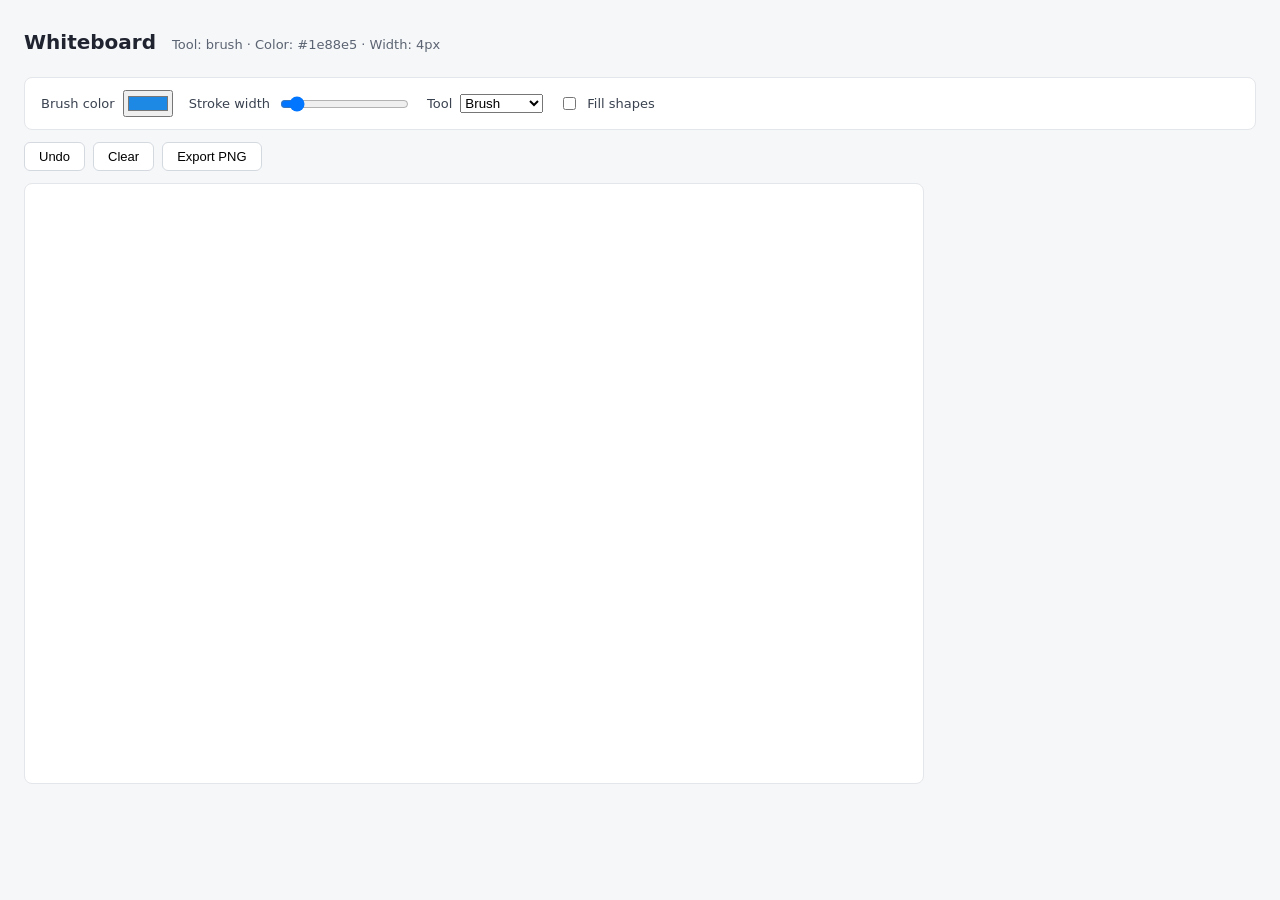
==== whiteboard-demo/before/index.html @ 93a238bd "feat(whiteboard): add WebMCP integration for tool support add declarative tool form for brush config" ====
<!doctype html>
<html lang="en">
<head>
  <meta charset="utf-8">
  <meta name="viewport" content="width=device-width, initial-scale=1">
  <title>Whiteboard (before WebMCP)</title>
  <link rel="stylesheet" href="styles.css">
</head>
<body>
  <header>
    <h1>Whiteboard</h1>
    <p id="status">Ready.</p>
  </header>

  <div id="palette">
    <label for="brush-color">Brush color
      <input id="brush-color" name="color" type="color" value="#1e88e5">
    </label>

    <label for="brush-width">Stroke width
      <input id="brush-width" name="width" type="range" min="1" max="40" value="4">
    </label>

    <label for="brush-tool">Tool
      <select id="brush-tool" name="tool">
        <option value="brush">Brush</option>
        <option value="rect">Rectangle</option>
        <option value="ellipse">Ellipse</option>
        <option value="line">Line</option>
        <option value="text">Text</option>
      </select>
    </label>

    <label for="brush-fill">
      <input id="brush-fill" name="fill" type="checkbox">
      Fill shapes
    </label>
  </div>

  <div id="toolbar">
    <button id="undo-btn" type="button">Undo</button>
    <button id="clear-btn" type="button">Clear</button>
    <button id="export-btn" type="button">Export PNG</button>
  </div>

  <canvas id="board" width="900" height="600"></canvas>

  <script src="app.js"></script>
</body>
</html>
---- whiteboard-demo/before/styles.css ----
* { box-sizing: border-box; }

body {
  margin: 0;
  padding: 24px;
  font-family: system-ui, -apple-system, sans-serif;
  background: #f6f7f9;
  color: #1f2430;
}

header {
  display: flex;
  align-items: baseline;
  gap: 16px;
  margin-bottom: 12px;
}

h1 { font-size: 20px; margin: 0; }

#status { color: #5b6472; font-size: 13px; }

#palette {
  display: flex;
  flex-wrap: wrap;
  align-items: center;
  gap: 16px;
  padding: 12px 16px;
  background: #fff;
  border: 1px solid #e3e6ea;
  border-radius: 8px;
  margin-bottom: 12px;
}

#palette label {
  display: inline-flex;
  align-items: center;
  gap: 8px;
  font-size: 13px;
  color: #3a4250;
}

#toolbar {
  display: flex;
  gap: 8px;
  margin-bottom: 12px;
}

#toolbar button {
  padding: 6px 14px;
  font-size: 13px;
  border: 1px solid #d4d9e0;
  background: #fff;
  border-radius: 6px;
  cursor: pointer;
}

#toolbar button:hover { background: #eef1f5; }

#board {
  display: block;
  width: 100%;
  max-width: 900px;
  background: #fff;
  border: 1px solid #e3e6ea;
  border-radius: 8px;
  touch-action: none;
  cursor: crosshair;
}
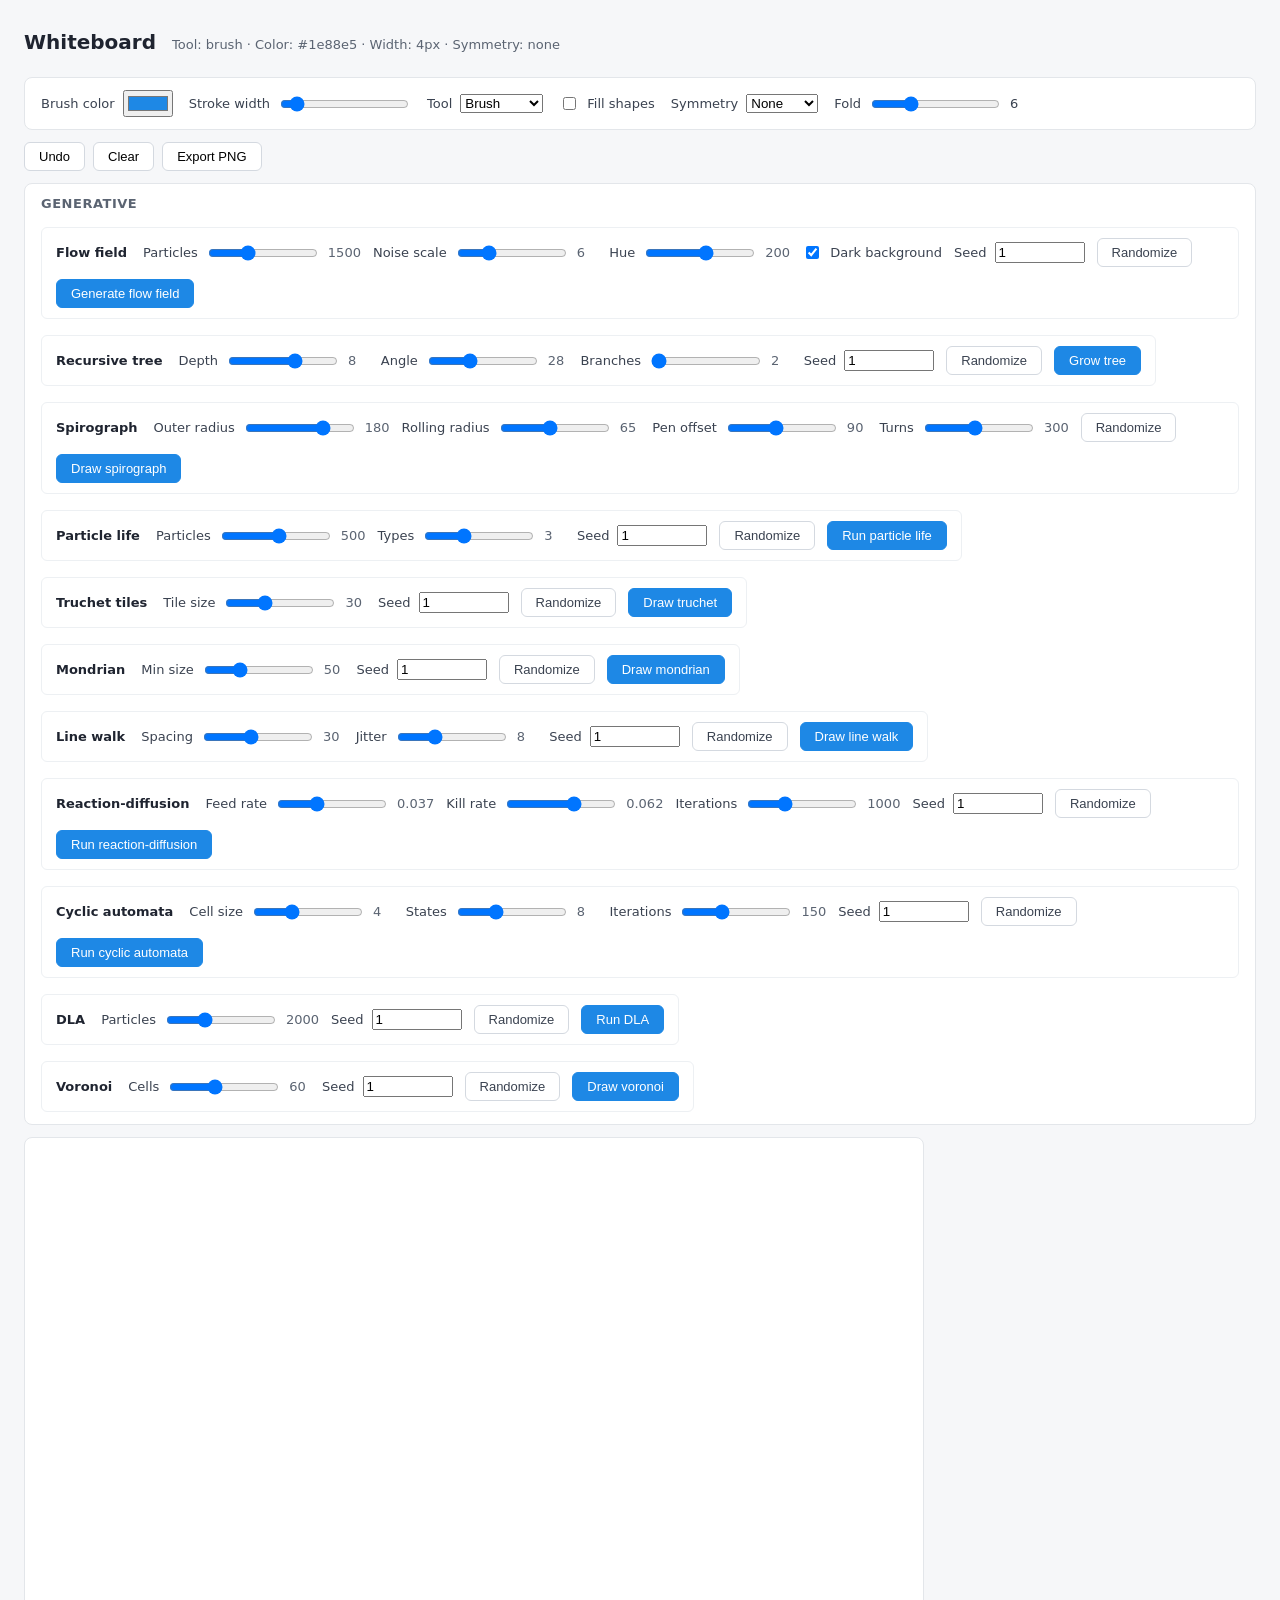
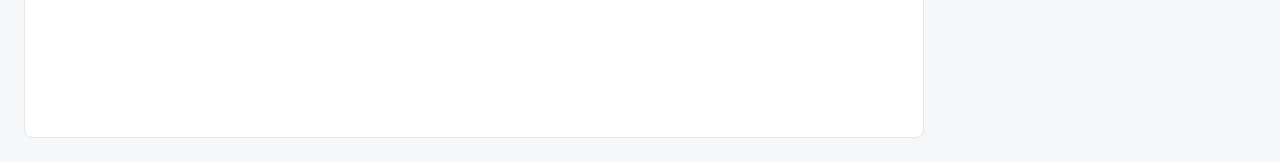
==== commit aa398954: "feat(whiteboard-demo): add generative art tools and symmetry support" ====
--- a/whiteboard-demo/before/index.html
+++ b/whiteboard-demo/before/index.html
@@ -35,6 +35,19 @@
       <input id="brush-fill" name="fill" type="checkbox">
       Fill shapes
     </label>
+
+    <label for="symmetry-mode">Symmetry
+      <select id="symmetry-mode" name="symmetry">
+        <option value="none">None</option>
+        <option value="rotation">Rotation</option>
+        <option value="mirror">Mirror</option>
+      </select>
+    </label>
+
+    <label for="symmetry-fold">Fold
+      <input id="symmetry-fold" name="fold" type="range" min="2" max="16" step="1" value="6">
+      <output id="symmetry-fold-out" for="symmetry-fold">6</output>
+    </label>
   </div>
 
   <div id="toolbar">
@@ -43,6 +56,206 @@
     <button id="export-btn" type="button">Export PNG</button>
   </div>
 
+  <section id="generative">
+    <h2>Generative</h2>
+
+    <div class="gen-group">
+      <h3>Flow field</h3>
+      <label for="flow-particles">Particles
+        <input id="flow-particles" type="range" min="200" max="4000" step="100" value="1500">
+        <output id="flow-particles-out" for="flow-particles">1500</output>
+      </label>
+      <label for="flow-scale">Noise scale
+        <input id="flow-scale" type="range" min="1" max="20" step="1" value="6">
+        <output id="flow-scale-out" for="flow-scale">6</output>
+      </label>
+      <label for="flow-hue">Hue
+        <input id="flow-hue" type="range" min="0" max="359" step="1" value="200">
+        <output id="flow-hue-out" for="flow-hue">200</output>
+      </label>
+      <label for="flow-dark">
+        <input id="flow-dark" type="checkbox" checked>
+        Dark background
+      </label>
+      <label for="flow-seed">Seed
+        <input id="flow-seed" type="number" min="1" value="1">
+      </label>
+      <button id="flow-randomize" class="secondary" type="button">Randomize</button>
+      <button id="flow-generate" type="button">Generate flow field</button>
+    </div>
+
+    <div class="gen-group">
+      <h3>Recursive tree</h3>
+      <label for="tree-depth">Depth
+        <input id="tree-depth" type="range" min="3" max="11" step="1" value="8">
+        <output id="tree-depth-out" for="tree-depth">8</output>
+      </label>
+      <label for="tree-angle">Angle
+        <input id="tree-angle" type="range" min="10" max="60" step="1" value="28">
+        <output id="tree-angle-out" for="tree-angle">28</output>
+      </label>
+      <label for="tree-branches">Branches
+        <input id="tree-branches" type="range" min="2" max="5" step="1" value="2">
+        <output id="tree-branches-out" for="tree-branches">2</output>
+      </label>
+      <label for="tree-seed">Seed
+        <input id="tree-seed" type="number" min="1" value="1">
+      </label>
+      <button id="tree-randomize" class="secondary" type="button">Randomize</button>
+      <button id="tree-grow" type="button">Grow tree</button>
+    </div>
+
+    <div class="gen-group">
+      <h3>Spirograph</h3>
+      <label for="spiro-R">Outer radius
+        <input id="spiro-R" type="range" min="60" max="220" step="5" value="180">
+        <output id="spiro-R-out" for="spiro-R">180</output>
+      </label>
+      <label for="spiro-r">Rolling radius
+        <input id="spiro-r" type="range" min="20" max="120" step="1" value="65">
+        <output id="spiro-r-out" for="spiro-r">65</output>
+      </label>
+      <label for="spiro-d">Pen offset
+        <input id="spiro-d" type="range" min="20" max="180" step="1" value="90">
+        <output id="spiro-d-out" for="spiro-d">90</output>
+      </label>
+      <label for="spiro-turns">Turns
+        <input id="spiro-turns" type="range" min="50" max="600" step="10" value="300">
+        <output id="spiro-turns-out" for="spiro-turns">300</output>
+      </label>
+      <button id="spiro-randomize" class="secondary" type="button">Randomize</button>
+      <button id="spiro-draw" type="button">Draw spirograph</button>
+    </div>
+
+    <div class="gen-group">
+      <h3>Particle life</h3>
+      <label for="life-particles">Particles
+        <input id="life-particles" type="range" min="150" max="800" step="50" value="500">
+        <output id="life-particles-out" for="life-particles">500</output>
+      </label>
+      <label for="life-types">Types
+        <input id="life-types" type="range" min="2" max="5" step="1" value="3">
+        <output id="life-types-out" for="life-types">3</output>
+      </label>
+      <label for="life-seed">Seed
+        <input id="life-seed" type="number" min="1" value="1">
+      </label>
+      <button id="life-randomize" class="secondary" type="button">Randomize</button>
+      <button id="life-run" type="button">Run particle life</button>
+    </div>
+
+    <div class="gen-group">
+      <h3>Truchet tiles</h3>
+      <label for="truchet-size">Tile size
+        <input id="truchet-size" type="range" min="15" max="60" step="1" value="30">
+        <output id="truchet-size-out" for="truchet-size">30</output>
+      </label>
+      <label for="truchet-seed">Seed
+        <input id="truchet-seed" type="number" min="1" value="1">
+      </label>
+      <button id="truchet-randomize" class="secondary" type="button">Randomize</button>
+      <button id="truchet-draw" type="button">Draw truchet</button>
+    </div>
+
+    <div class="gen-group">
+      <h3>Mondrian</h3>
+      <label for="mondrian-min">Min size
+        <input id="mondrian-min" type="range" min="20" max="120" step="5" value="50">
+        <output id="mondrian-min-out" for="mondrian-min">50</output>
+      </label>
+      <label for="mondrian-seed">Seed
+        <input id="mondrian-seed" type="number" min="1" value="1">
+      </label>
+      <button id="mondrian-randomize" class="secondary" type="button">Randomize</button>
+      <button id="mondrian-draw" type="button">Draw mondrian</button>
+    </div>
+
+    <div class="gen-group">
+      <h3>Line walk</h3>
+      <label for="linewalk-spacing">Spacing
+        <input id="linewalk-spacing" type="range" min="8" max="60" step="1" value="30">
+        <output id="linewalk-spacing-out" for="linewalk-spacing">30</output>
+      </label>
+      <label for="linewalk-jitter">Jitter
+        <input id="linewalk-jitter" type="range" min="0" max="25" step="1" value="8">
+        <output id="linewalk-jitter-out" for="linewalk-jitter">8</output>
+      </label>
+      <label for="linewalk-seed">Seed
+        <input id="linewalk-seed" type="number" min="1" value="1">
+      </label>
+      <button id="linewalk-randomize" class="secondary" type="button">Randomize</button>
+      <button id="linewalk-draw" type="button">Draw line walk</button>
+    </div>
+
+    <div class="gen-group">
+      <h3>Reaction-diffusion</h3>
+      <label for="rd-feed">Feed rate
+        <input id="rd-feed" type="range" min="0.010" max="0.090" step="0.001" value="0.037">
+        <output id="rd-feed-out" for="rd-feed">0.037</output>
+      </label>
+      <label for="rd-kill">Kill rate
+        <input id="rd-kill" type="range" min="0.030" max="0.080" step="0.001" value="0.062">
+        <output id="rd-kill-out" for="rd-kill">0.062</output>
+      </label>
+      <label for="rd-iter">Iterations
+        <input id="rd-iter" type="range" min="300" max="2500" step="100" value="1000">
+        <output id="rd-iter-out" for="rd-iter">1000</output>
+      </label>
+      <label for="rd-seed">Seed
+        <input id="rd-seed" type="number" min="1" value="1">
+      </label>
+      <button id="rd-randomize" class="secondary" type="button">Randomize</button>
+      <button id="rd-run" type="button">Run reaction-diffusion</button>
+    </div>
+
+    <div class="gen-group">
+      <h3>Cyclic automata</h3>
+      <label for="ca-cell">Cell size
+        <input id="ca-cell" type="range" min="2" max="8" step="1" value="4">
+        <output id="ca-cell-out" for="ca-cell">4</output>
+      </label>
+      <label for="ca-states">States
+        <input id="ca-states" type="range" min="4" max="16" step="1" value="8">
+        <output id="ca-states-out" for="ca-states">8</output>
+      </label>
+      <label for="ca-iter">Iterations
+        <input id="ca-iter" type="range" min="20" max="400" step="10" value="150">
+        <output id="ca-iter-out" for="ca-iter">150</output>
+      </label>
+      <label for="ca-seed">Seed
+        <input id="ca-seed" type="number" min="1" value="1">
+      </label>
+      <button id="ca-randomize" class="secondary" type="button">Randomize</button>
+      <button id="ca-run" type="button">Run cyclic automata</button>
+    </div>
+
+    <div class="gen-group">
+      <h3>DLA</h3>
+      <label for="dla-particles">Particles
+        <input id="dla-particles" type="range" min="500" max="5000" step="100" value="2000">
+        <output id="dla-particles-out" for="dla-particles">2000</output>
+      </label>
+      <label for="dla-seed">Seed
+        <input id="dla-seed" type="number" min="1" value="1">
+      </label>
+      <button id="dla-randomize" class="secondary" type="button">Randomize</button>
+      <button id="dla-run" type="button">Run DLA</button>
+    </div>
+
+    <div class="gen-group">
+      <h3>Voronoi</h3>
+      <label for="voronoi-cells">Cells
+        <input id="voronoi-cells" type="range" min="20" max="120" step="5" value="60">
+        <output id="voronoi-cells-out" for="voronoi-cells">60</output>
+      </label>
+      <label for="voronoi-seed">Seed
+        <input id="voronoi-seed" type="number" min="1" value="1">
+      </label>
+      <button id="voronoi-randomize" class="secondary" type="button">Randomize</button>
+      <button id="voronoi-draw" type="button">Draw voronoi</button>
+    </div>
+  </section>
+
   <canvas id="board" width="900" height="600"></canvas>
 
   <script src="app.js"></script>
--- a/whiteboard-demo/before/styles.css
+++ b/whiteboard-demo/before/styles.css
@@ -66,3 +66,80 @@
   touch-action: none;
   cursor: crosshair;
 }
+
+/* --- Generative panel ---------------------------------------------------- */
+
+#generative {
+  display: flex;
+  flex-wrap: wrap;
+  gap: 16px;
+  padding: 12px 16px;
+  background: #fff;
+  border: 1px solid #e3e6ea;
+  border-radius: 8px;
+  margin-bottom: 12px;
+}
+
+#generative h2 {
+  flex-basis: 100%;
+  margin: 0;
+  font-size: 13px;
+  font-weight: 600;
+  letter-spacing: 0.04em;
+  text-transform: uppercase;
+  color: #5b6472;
+}
+
+.gen-group {
+  display: flex;
+  flex-wrap: wrap;
+  align-items: center;
+  gap: 12px;
+  padding: 10px 14px;
+  border: 1px solid #edf0f3;
+  border-radius: 6px;
+}
+
+.gen-group h3 {
+  margin: 0 4px 0 0;
+  font-size: 13px;
+  font-weight: 600;
+}
+
+.gen-group label {
+  display: inline-flex;
+  align-items: center;
+  gap: 8px;
+  font-size: 13px;
+  color: #3a4250;
+}
+
+.gen-group input[type="range"] { width: 110px; }
+
+.gen-group output {
+  min-width: 2.5ch;
+  font-variant-numeric: tabular-nums;
+  color: #5b6472;
+}
+
+.gen-group button {
+  padding: 6px 14px;
+  font-size: 13px;
+  border: 1px solid #1e88e5;
+  background: #1e88e5;
+  color: #fff;
+  border-radius: 6px;
+  cursor: pointer;
+}
+
+.gen-group button:hover { background: #1874c4; }
+
+.gen-group button.secondary {
+  border-color: #d4d9e0;
+  background: #fff;
+  color: #3a4250;
+}
+
+.gen-group button.secondary:hover { background: #eef1f5; }
+
+.gen-group input[type="number"] { width: 90px; }
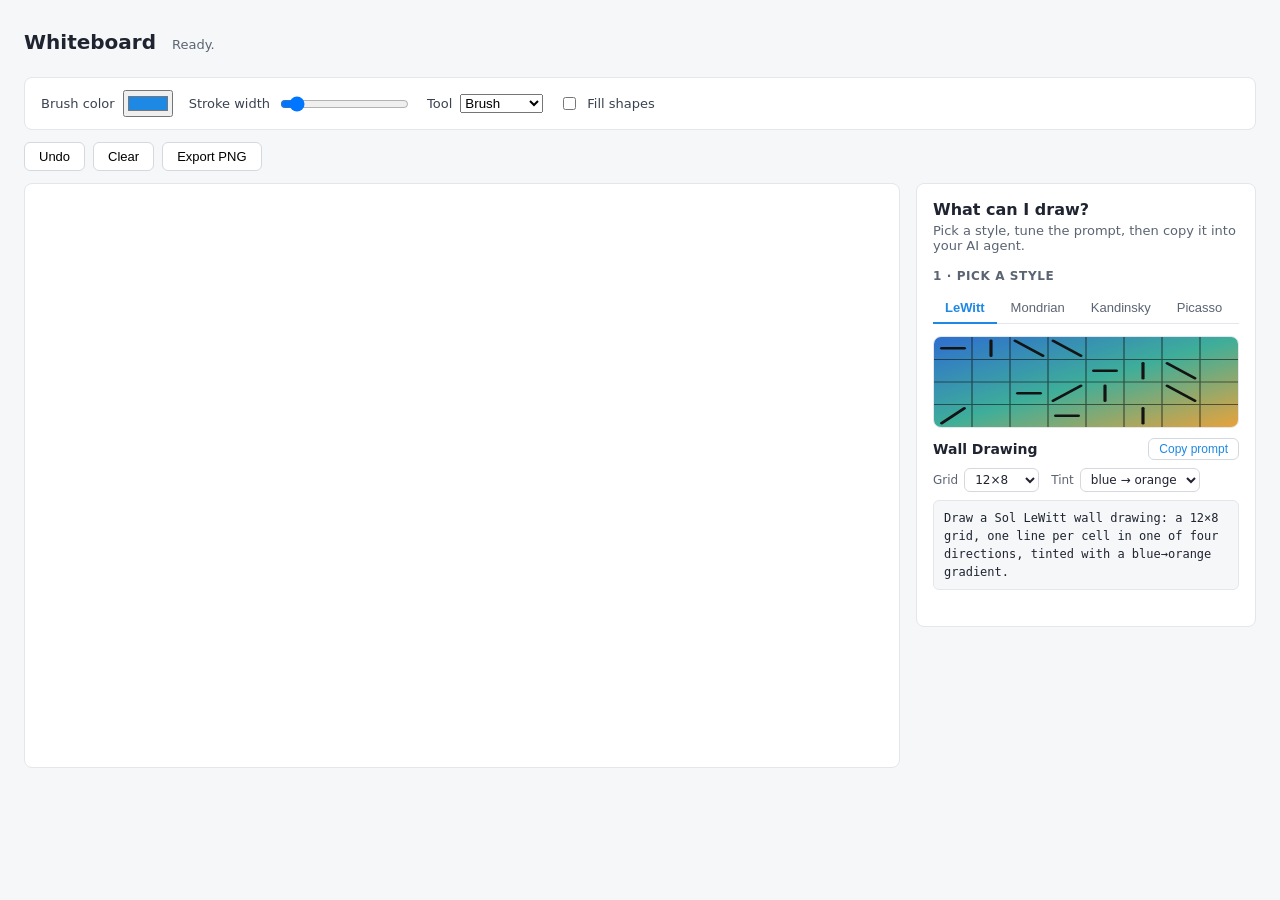
==== commit 77b41527: "feat(whiteboard): add art style guide sidebar and prompt builder UI This commit adds a new workspace" ====
--- a/whiteboard-demo/before/index.html
+++ b/whiteboard-demo/before/index.html
@@ -35,19 +35,6 @@
       <input id="brush-fill" name="fill" type="checkbox">
       Fill shapes
     </label>
-
-    <label for="symmetry-mode">Symmetry
-      <select id="symmetry-mode" name="symmetry">
-        <option value="none">None</option>
-        <option value="rotation">Rotation</option>
-        <option value="mirror">Mirror</option>
-      </select>
-    </label>
-
-    <label for="symmetry-fold">Fold
-      <input id="symmetry-fold" name="fold" type="range" min="2" max="16" step="1" value="6">
-      <output id="symmetry-fold-out" for="symmetry-fold">6</output>
-    </label>
   </div>
 
   <div id="toolbar">
@@ -56,208 +43,277 @@
     <button id="export-btn" type="button">Export PNG</button>
   </div>
 
-  <section id="generative">
-    <h2>Generative</h2>
-
-    <div class="gen-group">
-      <h3>Flow field</h3>
-      <label for="flow-particles">Particles
-        <input id="flow-particles" type="range" min="200" max="4000" step="100" value="1500">
-        <output id="flow-particles-out" for="flow-particles">1500</output>
-      </label>
-      <label for="flow-scale">Noise scale
-        <input id="flow-scale" type="range" min="1" max="20" step="1" value="6">
-        <output id="flow-scale-out" for="flow-scale">6</output>
-      </label>
-      <label for="flow-hue">Hue
-        <input id="flow-hue" type="range" min="0" max="359" step="1" value="200">
-        <output id="flow-hue-out" for="flow-hue">200</output>
-      </label>
-      <label for="flow-dark">
-        <input id="flow-dark" type="checkbox" checked>
-        Dark background
-      </label>
-      <label for="flow-seed">Seed
-        <input id="flow-seed" type="number" min="1" value="1">
-      </label>
-      <button id="flow-randomize" class="secondary" type="button">Randomize</button>
-      <button id="flow-generate" type="button">Generate flow field</button>
-    </div>
-
-    <div class="gen-group">
-      <h3>Recursive tree</h3>
-      <label for="tree-depth">Depth
-        <input id="tree-depth" type="range" min="3" max="11" step="1" value="8">
-        <output id="tree-depth-out" for="tree-depth">8</output>
-      </label>
-      <label for="tree-angle">Angle
-        <input id="tree-angle" type="range" min="10" max="60" step="1" value="28">
-        <output id="tree-angle-out" for="tree-angle">28</output>
-      </label>
-      <label for="tree-branches">Branches
-        <input id="tree-branches" type="range" min="2" max="5" step="1" value="2">
-        <output id="tree-branches-out" for="tree-branches">2</output>
-      </label>
-      <label for="tree-seed">Seed
-        <input id="tree-seed" type="number" min="1" value="1">
-      </label>
-      <button id="tree-randomize" class="secondary" type="button">Randomize</button>
-      <button id="tree-grow" type="button">Grow tree</button>
-    </div>
-
-    <div class="gen-group">
-      <h3>Spirograph</h3>
-      <label for="spiro-R">Outer radius
-        <input id="spiro-R" type="range" min="60" max="220" step="5" value="180">
-        <output id="spiro-R-out" for="spiro-R">180</output>
-      </label>
-      <label for="spiro-r">Rolling radius
-        <input id="spiro-r" type="range" min="20" max="120" step="1" value="65">
-        <output id="spiro-r-out" for="spiro-r">65</output>
-      </label>
-      <label for="spiro-d">Pen offset
-        <input id="spiro-d" type="range" min="20" max="180" step="1" value="90">
-        <output id="spiro-d-out" for="spiro-d">90</output>
-      </label>
-      <label for="spiro-turns">Turns
-        <input id="spiro-turns" type="range" min="50" max="600" step="10" value="300">
-        <output id="spiro-turns-out" for="spiro-turns">300</output>
-      </label>
-      <button id="spiro-randomize" class="secondary" type="button">Randomize</button>
-      <button id="spiro-draw" type="button">Draw spirograph</button>
-    </div>
-
-    <div class="gen-group">
-      <h3>Particle life</h3>
-      <label for="life-particles">Particles
-        <input id="life-particles" type="range" min="150" max="800" step="50" value="500">
-        <output id="life-particles-out" for="life-particles">500</output>
-      </label>
-      <label for="life-types">Types
-        <input id="life-types" type="range" min="2" max="5" step="1" value="3">
-        <output id="life-types-out" for="life-types">3</output>
-      </label>
-      <label for="life-seed">Seed
-        <input id="life-seed" type="number" min="1" value="1">
-      </label>
-      <button id="life-randomize" class="secondary" type="button">Randomize</button>
-      <button id="life-run" type="button">Run particle life</button>
-    </div>
-
-    <div class="gen-group">
-      <h3>Truchet tiles</h3>
-      <label for="truchet-size">Tile size
-        <input id="truchet-size" type="range" min="15" max="60" step="1" value="30">
-        <output id="truchet-size-out" for="truchet-size">30</output>
-      </label>
-      <label for="truchet-seed">Seed
-        <input id="truchet-seed" type="number" min="1" value="1">
-      </label>
-      <button id="truchet-randomize" class="secondary" type="button">Randomize</button>
-      <button id="truchet-draw" type="button">Draw truchet</button>
-    </div>
-
-    <div class="gen-group">
-      <h3>Mondrian</h3>
-      <label for="mondrian-min">Min size
-        <input id="mondrian-min" type="range" min="20" max="120" step="5" value="50">
-        <output id="mondrian-min-out" for="mondrian-min">50</output>
-      </label>
-      <label for="mondrian-seed">Seed
-        <input id="mondrian-seed" type="number" min="1" value="1">
-      </label>
-      <button id="mondrian-randomize" class="secondary" type="button">Randomize</button>
-      <button id="mondrian-draw" type="button">Draw mondrian</button>
-    </div>
-
-    <div class="gen-group">
-      <h3>Line walk</h3>
-      <label for="linewalk-spacing">Spacing
-        <input id="linewalk-spacing" type="range" min="8" max="60" step="1" value="30">
-        <output id="linewalk-spacing-out" for="linewalk-spacing">30</output>
-      </label>
-      <label for="linewalk-jitter">Jitter
-        <input id="linewalk-jitter" type="range" min="0" max="25" step="1" value="8">
-        <output id="linewalk-jitter-out" for="linewalk-jitter">8</output>
-      </label>
-      <label for="linewalk-seed">Seed
-        <input id="linewalk-seed" type="number" min="1" value="1">
-      </label>
-      <button id="linewalk-randomize" class="secondary" type="button">Randomize</button>
-      <button id="linewalk-draw" type="button">Draw line walk</button>
-    </div>
-
-    <div class="gen-group">
-      <h3>Reaction-diffusion</h3>
-      <label for="rd-feed">Feed rate
-        <input id="rd-feed" type="range" min="0.010" max="0.090" step="0.001" value="0.037">
-        <output id="rd-feed-out" for="rd-feed">0.037</output>
-      </label>
-      <label for="rd-kill">Kill rate
-        <input id="rd-kill" type="range" min="0.030" max="0.080" step="0.001" value="0.062">
-        <output id="rd-kill-out" for="rd-kill">0.062</output>
-      </label>
-      <label for="rd-iter">Iterations
-        <input id="rd-iter" type="range" min="300" max="2500" step="100" value="1000">
-        <output id="rd-iter-out" for="rd-iter">1000</output>
-      </label>
-      <label for="rd-seed">Seed
-        <input id="rd-seed" type="number" min="1" value="1">
-      </label>
-      <button id="rd-randomize" class="secondary" type="button">Randomize</button>
-      <button id="rd-run" type="button">Run reaction-diffusion</button>
-    </div>
-
-    <div class="gen-group">
-      <h3>Cyclic automata</h3>
-      <label for="ca-cell">Cell size
-        <input id="ca-cell" type="range" min="2" max="8" step="1" value="4">
-        <output id="ca-cell-out" for="ca-cell">4</output>
-      </label>
-      <label for="ca-states">States
-        <input id="ca-states" type="range" min="4" max="16" step="1" value="8">
-        <output id="ca-states-out" for="ca-states">8</output>
-      </label>
-      <label for="ca-iter">Iterations
-        <input id="ca-iter" type="range" min="20" max="400" step="10" value="150">
-        <output id="ca-iter-out" for="ca-iter">150</output>
-      </label>
-      <label for="ca-seed">Seed
-        <input id="ca-seed" type="number" min="1" value="1">
-      </label>
-      <button id="ca-randomize" class="secondary" type="button">Randomize</button>
-      <button id="ca-run" type="button">Run cyclic automata</button>
-    </div>
-
-    <div class="gen-group">
-      <h3>DLA</h3>
-      <label for="dla-particles">Particles
-        <input id="dla-particles" type="range" min="500" max="5000" step="100" value="2000">
-        <output id="dla-particles-out" for="dla-particles">2000</output>
-      </label>
-      <label for="dla-seed">Seed
-        <input id="dla-seed" type="number" min="1" value="1">
-      </label>
-      <button id="dla-randomize" class="secondary" type="button">Randomize</button>
-      <button id="dla-run" type="button">Run DLA</button>
-    </div>
-
-    <div class="gen-group">
-      <h3>Voronoi</h3>
-      <label for="voronoi-cells">Cells
-        <input id="voronoi-cells" type="range" min="20" max="120" step="5" value="60">
-        <output id="voronoi-cells-out" for="voronoi-cells">60</output>
-      </label>
-      <label for="voronoi-seed">Seed
-        <input id="voronoi-seed" type="number" min="1" value="1">
-      </label>
-      <button id="voronoi-randomize" class="secondary" type="button">Randomize</button>
-      <button id="voronoi-draw" type="button">Draw voronoi</button>
-    </div>
-  </section>
-
-  <canvas id="board" width="900" height="600"></canvas>
+  <div class="workspace">
+    <canvas id="board" width="900" height="600"></canvas>
+
+    <aside id="guide">
+      <h2>What can I draw?</h2>
+      <p class="guide-sub">Pick a style, tune the prompt, then copy it into your AI agent.</p>
+
+      <section class="guide-section">
+        <h3>1 · Pick a style</h3>
+
+        <div class="style-tabs" role="tablist" aria-label="Art style">
+          <button type="button" class="style-tab" role="tab" id="tab-lewitt" aria-controls="pane-lewitt" aria-selected="true" data-tab="lewitt">LeWitt</button>
+          <button type="button" class="style-tab" role="tab" id="tab-mondrian" aria-controls="pane-mondrian" aria-selected="false" tabindex="-1" data-tab="mondrian">Mondrian</button>
+          <button type="button" class="style-tab" role="tab" id="tab-kandinsky" aria-controls="pane-kandinsky" aria-selected="false" tabindex="-1" data-tab="kandinsky">Kandinsky</button>
+          <button type="button" class="style-tab" role="tab" id="tab-picasso" aria-controls="pane-picasso" aria-selected="false" tabindex="-1" data-tab="picasso">Picasso</button>
+        </div>
+
+        <div class="style-pane" role="tabpanel" id="pane-lewitt" aria-labelledby="tab-lewitt" data-pane="lewitt" data-active="true">
+          <svg class="pane-thumb" viewBox="0 0 240 96" preserveAspectRatio="none" aria-hidden="true">
+            <defs>
+              <linearGradient id="lw-grad" x1="0" y1="0" x2="1" y2="1">
+                <stop offset="0" stop-color="#2f6fd0"/>
+                <stop offset="0.5" stop-color="#3fae9a"/>
+                <stop offset="1" stop-color="#e8a33d"/>
+              </linearGradient>
+            </defs>
+            <rect width="240" height="96" fill="url(#lw-grad)"/>
+            <g stroke="#141414" stroke-width="1" opacity="0.6">
+              <line x1="30" y1="0" x2="30" y2="96"/><line x1="60" y1="0" x2="60" y2="96"/>
+              <line x1="90" y1="0" x2="90" y2="96"/><line x1="120" y1="0" x2="120" y2="96"/>
+              <line x1="150" y1="0" x2="150" y2="96"/><line x1="180" y1="0" x2="180" y2="96"/>
+              <line x1="210" y1="0" x2="210" y2="96"/>
+              <line x1="0" y1="24" x2="240" y2="24"/><line x1="0" y1="48" x2="240" y2="48"/>
+              <line x1="0" y1="72" x2="240" y2="72"/>
+            </g>
+            <g stroke="#141414" stroke-width="2.5" stroke-linecap="round">
+              <line x1="6" y1="12" x2="24" y2="12"/><line x1="45" y1="4" x2="45" y2="20"/>
+              <line x1="64" y1="4" x2="86" y2="20"/><line x1="116" y1="20" x2="94" y2="4"/>
+              <line x1="126" y1="36" x2="144" y2="36"/><line x1="165" y1="28" x2="165" y2="44"/>
+              <line x1="184" y1="28" x2="206" y2="44"/><line x1="94" y1="68" x2="116" y2="52"/>
+              <line x1="66" y1="60" x2="84" y2="60"/><line x1="135" y1="52" x2="135" y2="68"/>
+              <line x1="184" y1="52" x2="206" y2="68"/><line x1="96" y1="84" x2="114" y2="84"/>
+              <line x1="165" y1="76" x2="165" y2="92"/><line x1="6" y1="92" x2="24" y2="76"/>
+            </g>
+          </svg>
+          <div class="pane-head">
+            <h4 class="pane-name">Wall Drawing</h4>
+            <button type="button" class="copy" data-prompt="Draw a Sol LeWitt wall drawing: a 12×8 grid, one line per cell in one of four directions, tinted with a blue→orange gradient.">Copy prompt</button>
+          </div>
+          <div class="pb" data-template="Draw a Sol LeWitt wall drawing: a {grid} grid, one line per cell in one of four directions, {tint}.">
+            <div class="pb-fields">
+              <label class="pb-field">Grid
+                <select data-field="grid">
+                  <option value="12×8" selected>12×8</option>
+                  <option value="8×6">8×6</option>
+                  <option value="16×10">16×10</option>
+                </select>
+              </label>
+              <label class="pb-field">Tint
+                <select data-field="tint">
+                  <option value="tinted with a blue→orange gradient" selected>blue → orange</option>
+                  <option value="tinted with a teal→amber gradient">teal → amber</option>
+                  <option value="drawn in black on a white ground">monochrome</option>
+                </select>
+              </label>
+            </div>
+            <code class="pb-out"></code>
+          </div>
+        </div>
+
+        <div class="style-pane" role="tabpanel" id="pane-mondrian" aria-labelledby="tab-mondrian" data-pane="mondrian" data-active="false" hidden>
+          <svg class="pane-thumb" viewBox="0 0 240 96" preserveAspectRatio="none" aria-hidden="true">
+            <rect width="240" height="96" fill="#f7f5ef"/>
+            <rect x="0" y="0" width="62" height="32" fill="#e53935"/>
+            <rect x="134" y="34" width="54" height="30" fill="#1e63c9"/>
+            <rect x="62" y="66" width="70" height="30" fill="#f5c518"/>
+            <g stroke="#141414" stroke-width="5">
+              <line x1="62" y1="0" x2="62" y2="96"/><line x1="134" y1="0" x2="134" y2="96"/>
+              <line x1="188" y1="0" x2="188" y2="96"/>
+              <line x1="0" y1="32" x2="240" y2="32"/><line x1="0" y1="64" x2="240" y2="64"/>
+            </g>
+          </svg>
+          <div class="pane-head">
+            <h4 class="pane-name">Composition</h4>
+            <button type="button" class="copy" data-prompt="Draw a Mondrian composition on white: a 4×4 grid of thick black lines, filling a few cells in red, blue, yellow.">Copy prompt</button>
+          </div>
+          <div class="pb" data-template="Draw a Mondrian composition on white: a {grid} grid of thick black lines, filling a few cells in {palette}.">
+            <div class="pb-fields">
+              <label class="pb-field">Grid
+                <select data-field="grid">
+                  <option value="4×4" selected>4×4</option>
+                  <option value="5×5">5×5</option>
+                  <option value="6×4">6×4</option>
+                </select>
+              </label>
+              <label class="pb-field">Palette
+                <select data-field="palette">
+                  <option value="red, blue and yellow" selected>red / blue / yellow</option>
+                  <option value="red and blue only">red + blue</option>
+                  <option value="greys only">monochrome</option>
+                </select>
+              </label>
+            </div>
+            <code class="pb-out"></code>
+          </div>
+        </div>
+
+        <div class="style-pane" role="tabpanel" id="pane-kandinsky" aria-labelledby="tab-kandinsky" data-pane="kandinsky" data-active="false" hidden>
+          <svg class="pane-thumb" viewBox="0 0 240 96" preserveAspectRatio="none" aria-hidden="true">
+            <rect width="240" height="96" fill="#0d0d12"/>
+            <circle cx="150" cy="40" r="34" fill="#2a3a72"/>
+            <circle cx="150" cy="40" r="24" fill="#16161f"/>
+            <circle cx="78" cy="52" r="30" fill="#243a5e"/>
+            <circle cx="78" cy="52" r="21" fill="#2f5fd0"/>
+            <circle cx="78" cy="52" r="12" fill="#6b4a9e"/>
+            <circle cx="78" cy="52" r="6" fill="#a33a7d"/>
+            <circle cx="118" cy="18" r="9" fill="#e8a33d"/>
+            <circle cx="196" cy="70" r="7" fill="#a8243c"/>
+            <circle cx="204" cy="20" r="6" fill="#35b6c9"/>
+            <circle cx="30" cy="22" r="7" fill="#8a9a3a"/>
+            <circle cx="40" cy="82" r="5" fill="#e3d9c6"/>
+            <circle cx="126" cy="84" r="4" fill="#c99a2e"/>
+          </svg>
+          <div class="pane-head">
+            <h4 class="pane-name">Several Circles</h4>
+            <button type="button" class="copy" data-prompt="Draw a Kandinsky piece: a near-black ground with ~30 circles in cobalt, teal, amber, vermilion, violet, clustered near the centre.">Copy prompt</button>
+          </div>
+          <div class="pb" data-template="Draw a Kandinsky piece: a {ground} ground with ~{count} circles in {palette}, clustered near the centre.">
+            <div class="pb-fields">
+              <label class="pb-field">Circles
+                <input type="range" min="10" max="60" step="5" value="30" data-field="count">
+              </label>
+              <label class="pb-field">Palette
+                <select data-field="palette">
+                  <option value="cobalt, teal, amber, vermilion and violet" selected>cobalt / amber</option>
+                  <option value="cool blues and greens">cool</option>
+                  <option value="warm reds and oranges">warm</option>
+                </select>
+              </label>
+              <label class="pb-field">Ground
+                <select data-field="ground">
+                  <option value="near-black" selected>near-black</option>
+                  <option value="off-white">off-white</option>
+                  <option value="deep-grey">grey</option>
+                </select>
+              </label>
+            </div>
+            <code class="pb-out"></code>
+          </div>
+        </div>
+
+        <div class="style-pane" role="tabpanel" id="pane-picasso" aria-labelledby="tab-picasso" data-pane="picasso" data-active="false" hidden>
+          <svg class="pane-thumb" viewBox="0 0 240 96" preserveAspectRatio="none" aria-hidden="true">
+            <rect width="240" height="96" fill="#fdfcf8"/>
+            <g fill="#fff" stroke="#141414" stroke-width="2.5" stroke-linejoin="round">
+              <path d="M56 58 C 64 44, 86 38, 108 44 C 124 48, 132 56, 130 64 C 128 74, 114 78, 100 78 C 80 78, 60 70, 56 58 Z"/>
+              <path d="M100 46 C 108 28, 132 16, 154 20 C 150 36, 138 50, 118 54 Z"/>
+              <path d="M130 64 C 148 60, 166 58, 182 62 C 168 70, 150 76, 134 74 Z"/>
+              <path d="M56 58 L 40 54 L 55 64 Z"/>
+            </g>
+            <circle cx="66" cy="56" r="2.5" fill="#141414"/>
+            <g stroke="#2f6b3a" stroke-width="2" fill="none" stroke-linecap="round">
+              <path d="M40 54 C 34 60, 30 66, 26 74"/>
+            </g>
+            <g fill="#2f6b3a">
+              <ellipse cx="34" cy="62" rx="6" ry="3" transform="rotate(-30 34 62)"/>
+              <ellipse cx="28" cy="70" rx="5" ry="2.6" transform="rotate(-30 28 70)"/>
+              <ellipse cx="44" cy="60" rx="5" ry="2.6" transform="rotate(30 44 60)"/>
+            </g>
+          </svg>
+          <div class="pane-head">
+            <h4 class="pane-name">Dove of Peace</h4>
+            <button type="button" class="copy" data-prompt="Draw a dove in one continuous line, black ink on white, holding an olive branch — approximate curves with short straight segments.">Copy prompt</button>
+          </div>
+          <div class="pb" data-template="Draw {subject} in one continuous line, black ink on white, {detail} — approximate curves with short straight segments.">
+            <div class="pb-fields">
+              <label class="pb-field">Subject
+                <select data-field="subject">
+                  <option value="a dove" selected>dove</option>
+                  <option value="an owl">owl</option>
+                  <option value="a bull">bull</option>
+                  <option value="a camel">camel</option>
+                </select>
+              </label>
+              <label class="pb-field">Detail
+                <select data-field="detail">
+                  <option value="holding an olive branch" selected>olive branch</option>
+                  <option value="with no extra detail">plain</option>
+                </select>
+              </label>
+            </div>
+            <code class="pb-out"></code>
+          </div>
+        </div>
+      </section>
+    </aside>
+  </div>
 
   <script src="app.js"></script>
+  <script>
+    // Prompt builders: each pane's sentence is rebuilt from its inputs, and the
+    // Copy button always carries the current sentence.
+    document.querySelectorAll('.pb').forEach((pb) => {
+      const template = pb.dataset.template;
+      const fields = Array.from(pb.querySelectorAll('[data-field]'));
+      const out = pb.querySelector('.pb-out');
+      const copyBtn = pb.closest('.style-pane').querySelector('.copy');
+
+      const render = () => {
+        let text = template;
+        for (const field of fields) {
+          text = text.replaceAll(`{${field.dataset.field}}`, field.value);
+        }
+        out.textContent = text;
+        copyBtn.dataset.prompt = text;
+      };
+
+      for (const field of fields) {
+        field.addEventListener('input', render);
+        field.addEventListener('change', render);
+      }
+      render();
+    });
+
+    // Style tabs: click or arrow keys switch the visible pane.
+    const tabs = Array.from(document.querySelectorAll('.style-tab'));
+    const panes = Array.from(document.querySelectorAll('.style-pane'));
+
+    function selectTab(name) {
+      for (const tab of tabs) {
+        const on = tab.dataset.tab === name;
+        tab.setAttribute('aria-selected', String(on));
+        tab.tabIndex = on ? 0 : -1;
+      }
+      for (const pane of panes) {
+        const on = pane.dataset.pane === name;
+        pane.dataset.active = String(on);
+        pane.hidden = !on;
+      }
+    }
+
+    tabs.forEach((tab, i) => {
+      tab.addEventListener('click', () => selectTab(tab.dataset.tab));
+      tab.addEventListener('keydown', (e) => {
+        if (e.key !== 'ArrowRight' && e.key !== 'ArrowLeft') return;
+        e.preventDefault();
+        const next = (i + (e.key === 'ArrowRight' ? 1 : -1) + tabs.length) % tabs.length;
+        tabs[next].focus();
+        selectTab(tabs[next].dataset.tab);
+      });
+    });
+
+    document.querySelectorAll('.copy').forEach((btn) => {
+      btn.addEventListener('click', async () => {
+        const text = btn.dataset.prompt;
+        let ok = false;
+        try { await navigator.clipboard.writeText(text); ok = true; } catch (e) { ok = false; }
+        if (!ok) {
+          const ta = document.createElement('textarea');
+          ta.value = text;
+          ta.style.position = 'fixed';
+          ta.style.opacity = '0';
+          document.body.appendChild(ta);
+          ta.select();
+          try { document.execCommand('copy'); } catch (e) {}
+          document.body.removeChild(ta);
+        }
+        btn.textContent = 'Copied';
+        setTimeout(() => { btn.textContent = 'Copy prompt'; }, 1500);
+      });
+    });
+  </script>
 </body>
 </html>
--- a/whiteboard-demo/before/styles.css
+++ b/whiteboard-demo/before/styles.css
@@ -56,6 +56,12 @@
 
 #toolbar button:hover { background: #eef1f5; }
 
+.workspace {
+  display: flex;
+  align-items: flex-start;
+  gap: 16px;
+}
+
 #board {
   display: block;
   width: 100%;
@@ -65,81 +71,182 @@
   border-radius: 8px;
   touch-action: none;
   cursor: crosshair;
-}
-
-/* --- Generative panel ---------------------------------------------------- */
-
-#generative {
+  flex: 1 1 auto;
+  min-width: 0;
+}
+
+/* --- Guide sidebar: style recipes + prompt templates --- */
+
+#guide {
+  flex: 0 0 340px;
+  position: sticky;
+  top: 24px;
+  max-height: calc(100vh - 48px);
+  overflow-y: auto;
+  background: #fff;
+  border: 1px solid #e3e6ea;
+  border-radius: 8px;
+  padding: 16px;
+}
+
+#guide h2 {
+  font-size: 16px;
+  margin: 0 0 4px;
+}
+
+.guide-sub {
+  font-size: 13px;
+  color: #5b6472;
+  margin: 0 0 16px;
+}
+
+.guide-section {
+  margin-bottom: 20px;
+}
+
+.guide-section h3 {
+  font-size: 12px;
+  text-transform: uppercase;
+  letter-spacing: 0.05em;
+  color: #5b6472;
+  margin: 0 0 10px;
+}
+
+/* Style tabs: one pane at a time, no vertical stacking */
+
+.style-tabs {
   display: flex;
   flex-wrap: wrap;
-  gap: 16px;
-  padding: 12px 16px;
-  background: #fff;
-  border: 1px solid #e3e6ea;
-  border-radius: 8px;
-  margin-bottom: 12px;
-}
-
-#generative h2 {
-  flex-basis: 100%;
+  gap: 2px;
+  border-bottom: 1px solid #e3e6ea;
+  margin-bottom: 12px;
+}
+
+.style-tab {
+  padding: 7px 12px;
+  font-size: 13px;
+  color: #5b6472;
+  background: transparent;
+  border: none;
+  border-bottom: 2px solid transparent;
+  margin-bottom: -1px;
+  cursor: pointer;
+  border-radius: 6px 6px 0 0;
+}
+
+.style-tab:hover {
+  background: #f6f7f9;
+  color: #1f2430;
+}
+
+.style-tab[aria-selected="true"] {
+  color: #1e88e5;
+  border-bottom-color: #1e88e5;
+  font-weight: 600;
+}
+
+.style-tab:focus-visible {
+  outline: 2px solid #1e88e5;
+  outline-offset: -2px;
+}
+
+.style-pane[hidden] { display: none; }
+
+.pane-thumb {
+  display: block;
+  width: 100%;
+  height: 92px;
+  border: 1px solid #e3e6ea;
+  border-radius: 8px;
+  margin-bottom: 10px;
+}
+
+.pane-head {
+  display: flex;
+  align-items: center;
+  justify-content: space-between;
+  gap: 8px;
+  margin-bottom: 8px;
+}
+
+.pane-name {
+  font-size: 14px;
+  font-weight: 600;
   margin: 0;
-  font-size: 13px;
-  font-weight: 600;
-  letter-spacing: 0.04em;
-  text-transform: uppercase;
-  color: #5b6472;
-}
-
-.gen-group {
+}
+
+.copy {
+  flex: none;
+  padding: 3px 10px;
+  font-size: 12px;
+  border: 1px solid #d4d9e0;
+  background: #fff;
+  border-radius: 6px;
+  cursor: pointer;
+  color: #1e88e5;
+}
+
+.copy:hover { background: #eef6ff; }
+
+/* Prompt builder: inputs drive a live prompt sentence */
+
+.pb {
+  display: flex;
+  flex-direction: column;
+  gap: 8px;
+}
+
+.pb-fields {
   display: flex;
   flex-wrap: wrap;
-  align-items: center;
-  gap: 12px;
-  padding: 10px 14px;
-  border: 1px solid #edf0f3;
-  border-radius: 6px;
-}
-
-.gen-group h3 {
-  margin: 0 4px 0 0;
-  font-size: 13px;
-  font-weight: 600;
-}
-
-.gen-group label {
+  gap: 8px 12px;
+}
+
+.pb-field {
   display: inline-flex;
   align-items: center;
-  gap: 8px;
-  font-size: 13px;
-  color: #3a4250;
-}
-
-.gen-group input[type="range"] { width: 110px; }
-
-.gen-group output {
-  min-width: 2.5ch;
-  font-variant-numeric: tabular-nums;
-  color: #5b6472;
-}
-
-.gen-group button {
-  padding: 6px 14px;
-  font-size: 13px;
-  border: 1px solid #1e88e5;
-  background: #1e88e5;
-  color: #fff;
-  border-radius: 6px;
-  cursor: pointer;
-}
-
-.gen-group button:hover { background: #1874c4; }
-
-.gen-group button.secondary {
-  border-color: #d4d9e0;
-  background: #fff;
-  color: #3a4250;
-}
-
-.gen-group button.secondary:hover { background: #eef1f5; }
-
-.gen-group input[type="number"] { width: 90px; }
+  gap: 6px;
+  font-size: 12px;
+  color: #5b6472;
+}
+
+.pb-field select {
+  font-size: 12px;
+  font-family: inherit;
+  color: #1f2430;
+  background: #fff;
+  border: 1px solid #d4d9e0;
+  border-radius: 6px;
+  padding: 3px 6px;
+  cursor: pointer;
+}
+
+.pb-field input[type="range"] {
+  width: 88px;
+  accent-color: #1e88e5;
+  cursor: pointer;
+}
+
+.pb-out {
+  display: block;
+  font-family: ui-monospace, SFMono-Regular, Menlo, Consolas, monospace;
+  font-size: 12px;
+  line-height: 1.5;
+  color: #1f2430;
+  background: #f6f7f9;
+  border: 1px solid #e3e6ea;
+  border-radius: 6px;
+  padding: 8px 10px;
+  white-space: pre-wrap;
+  word-break: break-word;
+}
+
+@media (max-width: 860px) {
+  .workspace { flex-direction: column; }
+  #guide {
+    flex: none;
+    width: 100%;
+    position: static;
+    max-height: none;
+  }
+}
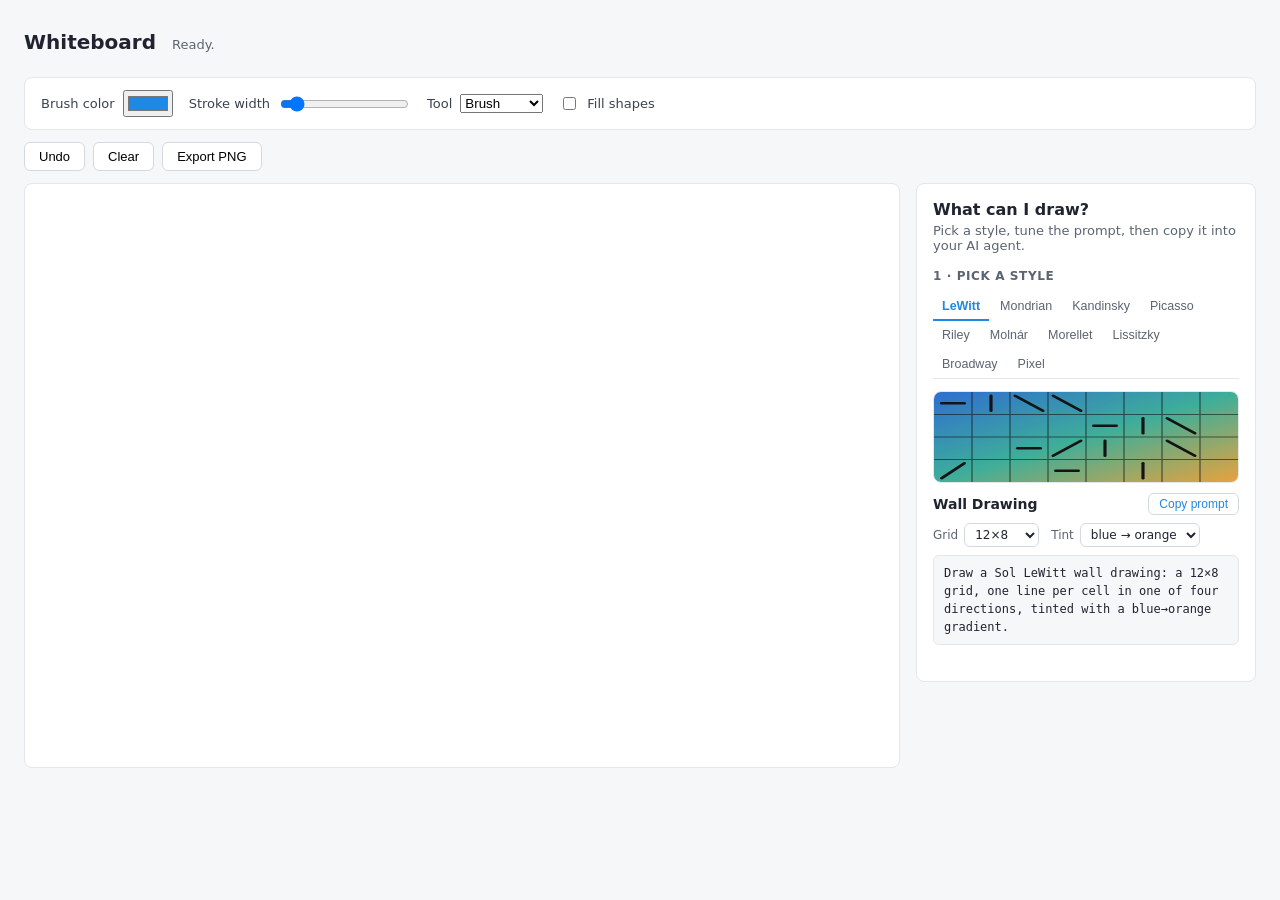
==== commit aa7ba7af: "feat(whiteboard-demo): add new art style tabs and update workshop content Add new style tabs for Op " ====
--- a/whiteboard-demo/before/index.html
+++ b/whiteboard-demo/before/index.html
@@ -58,6 +58,12 @@
           <button type="button" class="style-tab" role="tab" id="tab-mondrian" aria-controls="pane-mondrian" aria-selected="false" tabindex="-1" data-tab="mondrian">Mondrian</button>
           <button type="button" class="style-tab" role="tab" id="tab-kandinsky" aria-controls="pane-kandinsky" aria-selected="false" tabindex="-1" data-tab="kandinsky">Kandinsky</button>
           <button type="button" class="style-tab" role="tab" id="tab-picasso" aria-controls="pane-picasso" aria-selected="false" tabindex="-1" data-tab="picasso">Picasso</button>
+          <button type="button" class="style-tab" role="tab" id="tab-riley" aria-controls="pane-riley" aria-selected="false" tabindex="-1" data-tab="riley">Riley</button>
+          <button type="button" class="style-tab" role="tab" id="tab-molnar" aria-controls="pane-molnar" aria-selected="false" tabindex="-1" data-tab="molnar">Molnár</button>
+          <button type="button" class="style-tab" role="tab" id="tab-morellet" aria-controls="pane-morellet" aria-selected="false" tabindex="-1" data-tab="morellet">Morellet</button>
+          <button type="button" class="style-tab" role="tab" id="tab-lissitzky" aria-controls="pane-lissitzky" aria-selected="false" tabindex="-1" data-tab="lissitzky">Lissitzky</button>
+          <button type="button" class="style-tab" role="tab" id="tab-broadway" aria-controls="pane-broadway" aria-selected="false" tabindex="-1" data-tab="broadway">Broadway</button>
+          <button type="button" class="style-tab" role="tab" id="tab-pixel" aria-controls="pane-pixel" aria-selected="false" tabindex="-1" data-tab="pixel">Pixel</button>
         </div>
 
         <div class="style-pane" role="tabpanel" id="pane-lewitt" aria-labelledby="tab-lewitt" data-pane="lewitt" data-active="true">
@@ -97,7 +103,7 @@
               <label class="pb-field">Grid
                 <select data-field="grid">
                   <option value="12×8" selected>12×8</option>
-                  <option value="8×6">8×6</option>
+                  <option value="10×8">10×8</option>
                   <option value="16×10">16×10</option>
                 </select>
               </label>
@@ -231,6 +237,271 @@
                 <select data-field="detail">
                   <option value="holding an olive branch" selected>olive branch</option>
                   <option value="with no extra detail">plain</option>
+                </select>
+              </label>
+            </div>
+            <code class="pb-out"></code>
+          </div>
+        </div>
+
+        <div class="style-pane" role="tabpanel" id="pane-riley" aria-labelledby="tab-riley" data-pane="riley" data-active="false" hidden>
+          <svg class="pane-thumb" viewBox="0 0 240 92" preserveAspectRatio="none" aria-hidden="true">
+            <rect width="240" height="92" fill="#fff"/>
+            <g fill="#141414">
+              <rect x="0" width="6" height="92"/>
+              <rect x="12" width="6" height="92"/>
+              <rect x="24" width="6" height="92"/>
+              <rect x="36" width="7" height="92"/>
+              <rect x="49" width="8" height="92"/>
+              <rect x="63" width="9" height="92"/>
+              <rect x="78" width="11" height="92"/>
+              <rect x="95" width="13" height="92"/>
+              <rect x="114" width="15" height="92"/>
+              <rect x="135" width="18" height="92"/>
+              <rect x="159" width="22" height="92"/>
+              <rect x="187" width="27" height="92"/>
+              <rect x="220" width="20" height="92"/>
+            </g>
+          </svg>
+          <div class="pane-head">
+            <h4 class="pane-name">Op Art</h4>
+            <button type="button" class="copy" data-prompt="Draw a Bridget Riley Op Art piece: twelve rows of alternating squares that compress toward a vertical line, in black and white.">Copy prompt</button>
+          </div>
+          <div class="pb" data-template="Draw a Bridget Riley Op Art piece: {mode}, {palette}.">
+            <div class="pb-fields">
+              <label class="pb-field">Mode
+                <select data-field="mode">
+                  <option value="twelve rows of alternating squares that compress toward a vertical line" selected>squares</option>
+                  <option value="thin parallel lines whose spacing warps the surface, approximated with many short segments">lines</option>
+                </select>
+              </label>
+              <label class="pb-field">Palette
+                <select data-field="palette">
+                  <option value="in black and white" selected>black / white</option>
+                  <option value="in red on blue">red on blue</option>
+                  <option value="in greys">greys</option>
+                </select>
+              </label>
+            </div>
+            <code class="pb-out"></code>
+          </div>
+        </div>
+
+        <div class="style-pane" role="tabpanel" id="pane-molnar" aria-labelledby="tab-molnar" data-pane="molnar" data-active="false" hidden>
+          <svg class="pane-thumb" viewBox="0 0 240 92" preserveAspectRatio="none" aria-hidden="true">
+            <rect width="240" height="92" fill="#fff"/>
+            <g fill="none" stroke="#141414" stroke-width="1.2">
+              <rect x="8" y="10" width="16" height="16"/>
+              <rect x="46" y="8" width="16" height="16"/>
+              <rect x="84" y="12" width="16" height="16" transform="rotate(9 92 20)"/>
+              <rect x="122" y="9" width="16" height="16"/>
+              <rect x="160" y="11" width="16" height="16" transform="rotate(-7 168 19)"/>
+              <rect x="198" y="10" width="16" height="16"/>
+              <rect x="10" y="38" width="16" height="16" transform="rotate(6 18 46)"/>
+              <rect x="46" y="40" width="16" height="16"/>
+              <rect x="85" y="37" width="16" height="16"/>
+              <rect x="121" y="41" width="16" height="16" transform="rotate(-10 129 49)"/>
+              <rect x="159" y="39" width="16" height="16"/>
+              <rect x="197" y="40" width="16" height="16"/>
+              <rect x="8" y="66" width="16" height="16"/>
+              <rect x="47" y="67" width="16" height="16" transform="rotate(8 55 75)"/>
+              <rect x="83" y="65" width="16" height="16"/>
+              <rect x="123" y="67" width="16" height="16"/>
+              <rect x="161" y="66" width="16" height="16" transform="rotate(-5 169 74)"/>
+              <rect x="199" y="68" width="16" height="16"/>
+            </g>
+          </svg>
+          <div class="pane-head">
+            <h4 class="pane-name">Algorithmic grid</h4>
+            <button type="button" class="copy" data-prompt="Draw a Vera Molnár style piece: a 10×6 grid of small squares, each nudged by up to 4 pixels, in black outline on white.">Copy prompt</button>
+          </div>
+          <div class="pb" data-template="Draw a Vera Molnár style piece: a {grid} grid of small squares, each nudged by up to {jitter} pixels, {palette}.">
+            <div class="pb-fields">
+              <label class="pb-field">Grid
+                <select data-field="grid">
+                  <option value="10×6" selected>10×6</option>
+                  <option value="12×8">12×8</option>
+                  <option value="16×10">16×10</option>
+                </select>
+              </label>
+              <label class="pb-field">Jitter
+                <input type="range" min="2" max="14" step="1" value="4" data-field="jitter">
+              </label>
+              <label class="pb-field">Style
+                <select data-field="palette">
+                  <option value="in black outline on white" selected>outline</option>
+                  <option value="filled in one accent colour">accent</option>
+                  <option value="in greys">greys</option>
+                </select>
+              </label>
+            </div>
+            <code class="pb-out"></code>
+          </div>
+        </div>
+
+        <div class="style-pane" role="tabpanel" id="pane-morellet" aria-labelledby="tab-morellet" data-pane="morellet" data-active="false" hidden>
+          <svg class="pane-thumb" viewBox="0 0 240 92" preserveAspectRatio="none" aria-hidden="true">
+            <rect width="240" height="92" fill="#fff"/>
+            <g stroke="#141414" stroke-width="1.4">
+              <line x1="4" y1="0" x2="4" y2="92"/><line x1="10" y1="0" x2="10" y2="92"/>
+              <line x1="16" y1="0" x2="16" y2="92"/><line x1="23" y1="0" x2="23" y2="92"/>
+              <line x1="31" y1="0" x2="31" y2="92"/><line x1="40" y1="0" x2="40" y2="92"/>
+              <line x1="50" y1="0" x2="50" y2="92"/><line x1="61" y1="0" x2="61" y2="92"/>
+              <line x1="73" y1="0" x2="73" y2="92"/><line x1="86" y1="0" x2="86" y2="92"/>
+              <line x1="100" y1="0" x2="100" y2="92"/><line x1="115" y1="0" x2="115" y2="92"/>
+              <line x1="131" y1="0" x2="131" y2="92"/><line x1="148" y1="0" x2="148" y2="92"/>
+              <line x1="166" y1="0" x2="166" y2="92"/><line x1="185" y1="0" x2="185" y2="92"/>
+              <line x1="205" y1="0" x2="205" y2="92"/><line x1="226" y1="0" x2="226" y2="92"/>
+            </g>
+          </svg>
+          <div class="pane-head">
+            <h4 class="pane-name">Systematic lines</h4>
+            <button type="button" class="copy" data-prompt="Draw a François Morellet piece: 40 vertical lines whose spacing increases steadily, drawn in black on white.">Copy prompt</button>
+          </div>
+          <div class="pb" data-template="Draw a François Morellet piece: {count} {orient} lines whose spacing {rule}, drawn in black on white.">
+            <div class="pb-fields">
+              <label class="pb-field">Lines
+                <input type="range" min="20" max="80" step="4" value="40" data-field="count">
+              </label>
+              <label class="pb-field">Axis
+                <select data-field="orient">
+                  <option value="vertical" selected>vertical</option>
+                  <option value="horizontal">horizontal</option>
+                </select>
+              </label>
+              <label class="pb-field">Rule
+                <select data-field="rule">
+                  <option value="increases steadily" selected>increase</option>
+                  <option value="is randomised">random</option>
+                  <option value="compresses toward the centre">compress</option>
+                </select>
+              </label>
+            </div>
+            <code class="pb-out"></code>
+          </div>
+        </div>
+
+        <div class="style-pane" role="tabpanel" id="pane-lissitzky" aria-labelledby="tab-lissitzky" data-pane="lissitzky" data-active="false" hidden>
+          <svg class="pane-thumb" viewBox="0 0 240 92" preserveAspectRatio="none" aria-hidden="true">
+            <rect width="240" height="92" fill="#f2efe6"/>
+            <line x1="26" y1="84" x2="206" y2="16" stroke="#141414" stroke-width="2"/>
+            <line x1="44" y1="6" x2="214" y2="86" stroke="#8a8f98" stroke-width="1.5"/>
+            <rect x="58" y="16" width="122" height="44" fill="#141414"/>
+            <rect x="150" y="54" width="36" height="10" fill="#2f5fd0"/>
+            <circle cx="96" cy="64" r="15" fill="#c8322b"/>
+            <circle cx="200" cy="28" r="7" fill="#141414"/>
+          </svg>
+          <div class="pane-head">
+            <h4 class="pane-name">Proun</h4>
+            <button type="button" class="copy" data-prompt="Draw an El Lissitzky Proun composition: an off-white ground with a large black rectangle, a red circle, and diagonal lines creating dynamic tension.">Copy prompt</button>
+          </div>
+          <div class="pb" data-template="Draw an El Lissitzky Proun composition: {ground} ground with a large {color} rectangle, a circle, and diagonal lines creating dynamic tension.">
+            <div class="pb-fields">
+              <label class="pb-field">Ground
+                <select data-field="ground">
+                  <option value="an off-white" selected>off-white</option>
+                  <option value="a pale grey">pale grey</option>
+                  <option value="a charcoal">charcoal</option>
+                </select>
+              </label>
+              <label class="pb-field">Key shape
+                <select data-field="color">
+                  <option value="black" selected>black</option>
+                  <option value="red">red</option>
+                  <option value="deep blue">blue</option>
+                </select>
+              </label>
+            </div>
+            <code class="pb-out"></code>
+          </div>
+        </div>
+
+        <div class="style-pane" role="tabpanel" id="pane-broadway" aria-labelledby="tab-broadway" data-pane="broadway" data-active="false" hidden>
+          <svg class="pane-thumb" viewBox="0 0 240 92" preserveAspectRatio="none" aria-hidden="true">
+            <rect width="240" height="92" fill="#f2d24b"/>
+            <g stroke="#141414" stroke-width="1" opacity="0.35">
+              <line x1="30" y1="0" x2="30" y2="92"/><line x1="60" y1="0" x2="60" y2="92"/>
+              <line x1="90" y1="0" x2="90" y2="92"/><line x1="120" y1="0" x2="120" y2="92"/>
+              <line x1="150" y1="0" x2="150" y2="92"/><line x1="180" y1="0" x2="180" y2="92"/>
+              <line x1="210" y1="0" x2="210" y2="92"/>
+              <line x1="0" y1="23" x2="240" y2="23"/><line x1="0" y1="46" x2="240" y2="46"/>
+              <line x1="0" y1="69" x2="240" y2="69"/>
+            </g>
+            <g fill="#e53935">
+              <rect x="30" y="0" width="30" height="23"/><rect x="120" y="46" width="30" height="23"/>
+              <rect x="180" y="23" width="30" height="23"/>
+            </g>
+            <g fill="#1e63c9">
+              <rect x="0" y="23" width="30" height="23"/><rect x="90" y="69" width="30" height="23"/>
+            </g>
+            <g fill="#9aa0a8">
+              <rect x="210" y="0" width="30" height="23"/><rect x="60" y="46" width="30" height="23"/>
+            </g>
+            <g fill="#141414">
+              <rect x="150" y="0" width="17" height="17"/><rect x="180" y="69" width="17" height="17"/>
+            </g>
+          </svg>
+          <div class="pane-head">
+            <h4 class="pane-name">Broadway Boogie Woogie</h4>
+            <button type="button" class="copy" data-prompt="Draw Mondrian's Broadway Boogie Woogie: a dense grid of small rectangles in yellow, red, blue and grey, with no black lines.">Copy prompt</button>
+          </div>
+          <div class="pb" data-template="Draw Mondrian's Broadway Boogie Woogie: a {density} grid of small rectangles in {palette}, with no black lines.">
+            <div class="pb-fields">
+              <label class="pb-field">Density
+                <select data-field="density">
+                  <option value="fine 16×10" selected>fine</option>
+                  <option value="coarse 10×6">coarse</option>
+                </select>
+              </label>
+              <label class="pb-field">Palette
+                <select data-field="palette">
+                  <option value="yellow, red, blue and grey" selected>full</option>
+                  <option value="yellow and grey">yellow</option>
+                  <option value="warm reds and ochres">warm</option>
+                </select>
+              </label>
+            </div>
+            <code class="pb-out"></code>
+          </div>
+        </div>
+
+        <div class="style-pane" role="tabpanel" id="pane-pixel" aria-labelledby="tab-pixel" data-pane="pixel" data-active="false" hidden>
+          <svg class="pane-thumb" viewBox="0 0 240 92" preserveAspectRatio="none" aria-hidden="true">
+            <rect width="240" height="92" fill="#1b1b22"/>
+            <g fill="#e53935">
+              <rect x="87" y="14" width="18" height="9"/><rect x="132" y="14" width="18" height="9"/>
+              <rect x="78" y="23" width="81" height="9"/><rect x="78" y="32" width="81" height="9"/>
+              <rect x="78" y="41" width="81" height="9"/><rect x="87" y="50" width="63" height="9"/>
+              <rect x="96" y="59" width="45" height="9"/><rect x="105" y="68" width="27" height="9"/>
+              <rect x="114" y="77" width="9" height="9"/>
+            </g>
+          </svg>
+          <div class="pane-head">
+            <h4 class="pane-name">Pixel sprite</h4>
+            <button type="button" class="copy" data-prompt="Draw a heart as 16×16 pixel art: a grid of filled squares, in a four-colour retro palette.">Copy prompt</button>
+          </div>
+          <div class="pb" data-template="Draw {subject} as {size} pixel art: a grid of filled squares, {palette}.">
+            <div class="pb-fields">
+              <label class="pb-field">Subject
+                <select data-field="subject">
+                  <option value="a heart" selected>heart</option>
+                  <option value="a mushroom">mushroom</option>
+                  <option value="a space invader">invader</option>
+                  <option value="a smiley">smiley</option>
+                </select>
+              </label>
+              <label class="pb-field">Size
+                <select data-field="size">
+                  <option value="16×16" selected>16×16</option>
+                  <option value="8×8">8×8</option>
+                  <option value="32×32">32×32</option>
+                </select>
+              </label>
+              <label class="pb-field">Palette
+                <select data-field="palette">
+                  <option value="in a four-colour retro palette" selected>retro</option>
+                  <option value="in black and white">mono</option>
+                  <option value="in warm sunset colours">warm</option>
                 </select>
               </label>
             </div>
--- a/whiteboard-demo/before/styles.css
+++ b/whiteboard-demo/before/styles.css
@@ -123,8 +123,8 @@
 }
 
 .style-tab {
-  padding: 7px 12px;
-  font-size: 13px;
+  padding: 6px 9px;
+  font-size: 12.5px;
   color: #5b6472;
   background: transparent;
   border: none;
